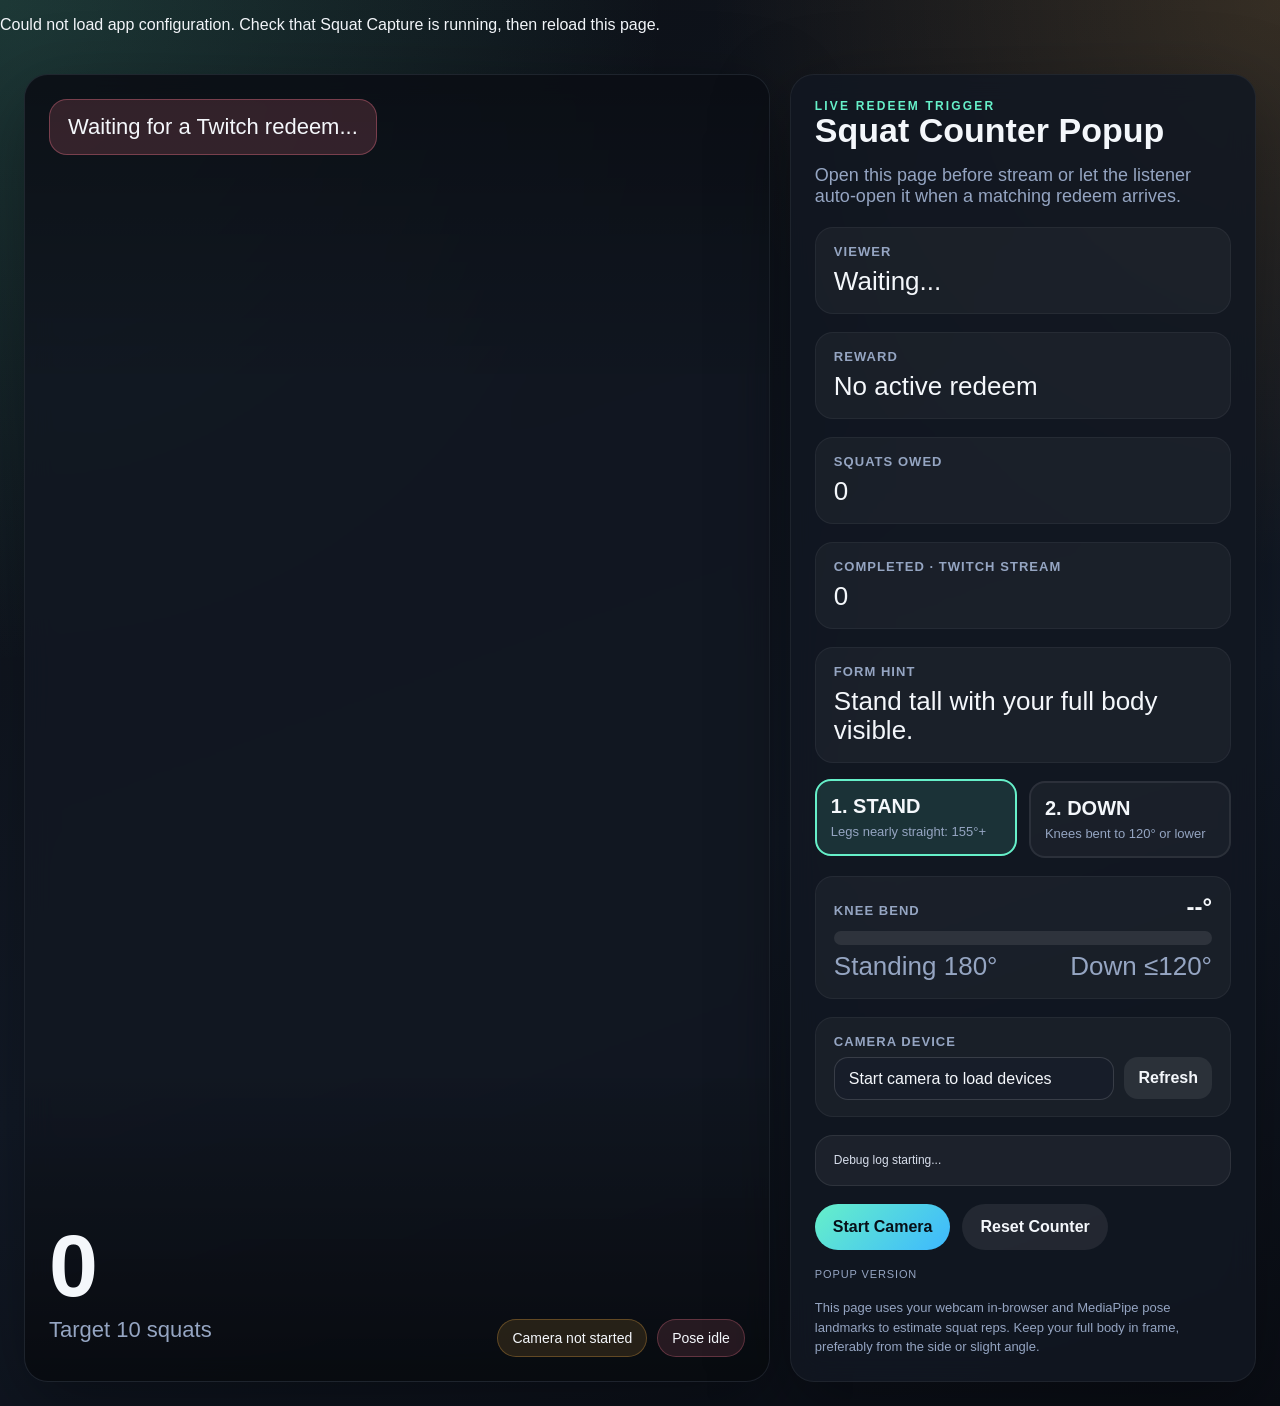
==== static/capture/index.html @ 1faa071d "Organize application package and modular web UI with docs and tests" ====
<!DOCTYPE html>
<html lang="en">
<head>
  <meta charset="utf-8">
  <meta name="viewport" content="width=device-width, initial-scale=1">
  <title>Twitch Squat Popup</title>
  <link rel="stylesheet" href="/static/capture/capture.css">
<link id="cameraOverlayStyle" rel="stylesheet" href="/static/capture/camera.css" media="not all">
</head>
<body>
  <div class="shell">
    <section class="stage">
      <video id="video" autoplay playsinline muted></video>
      <canvas id="overlayCanvas"></canvas>
      <div class="overlay">
        <div id="banner" class="banner">Waiting for a Twitch redeem...</div>
        <div class="meter">
          <div>
            <div id="count" class="count">0</div>
            <div id="target" class="target">Target 10 squats</div>
          </div>
          <div class="pill-row">
            <div id="cameraState" class="pill warn">Camera not started</div>
            <div id="poseState" class="pill bad">Pose idle</div>
          </div>
        </div>
      </div>
    </section>
    <aside class="panel">
      <div>
        <div class="eyebrow">Live Redeem Trigger</div>
        <h1 class="title">Squat Counter Popup</h1>
      </div>
      <div id="status" class="status">Open this page before stream or let the listener auto-open it when a matching redeem arrives.</div>
      <div class="card">
        <strong>Viewer</strong>
        <span id="viewer">Waiting...</span>
      </div>
      <div class="card">
        <strong>Reward</strong>
        <span id="reward">No active redeem</span>
      </div>
      <div class="card">
        <strong>Squats Owed</strong>
        <span id="owedCount">0</span>
      </div>
      <div class="card">
        <strong>Completed · Twitch stream</strong>
        <span id="completedCount">0</span>
      </div>
      <div class="card">
        <strong>Form Hint</strong>
        <span id="phase">Stand tall with your full body visible.</span>
      </div>
      <div class="form-guide" aria-label="Squat phase guide">
        <div id="standIndicator" class="form-step active">
          <strong>1. STAND</strong>
          <span>Legs nearly straight: 155°+</span>
        </div>
        <div id="downIndicator" class="form-step">
          <strong>2. DOWN</strong>
          <span>Knees bent to 120° or lower</span>
        </div>
      </div>
      <div class="card">
        <div class="angle-readout">
          <strong>Knee Bend</strong>
          <span id="angleValue">--°</span>
        </div>
        <div class="depth-track">
          <div id="depthFill" class="depth-fill"></div>
        </div>
        <div class="threshold-labels">
          <span>Standing 180°</span>
          <span>Down ≤120°</span>
        </div>
      </div>
      <div class="card">
        <strong>Camera Device</strong>
        <div class="camera-picker">
          <select id="cameraSelect" aria-label="Camera device">
            <option value="">Start camera to load devices</option>
          </select>
          <button id="refreshCamerasButton" class="secondary small-button">Refresh</button>
        </div>
      </div>
      <div id="errorBox" class="error-box"></div>
      <div id="debugBox" class="debug-box">Debug log starting...</div>
      <div class="button-row">
        <button id="startButton">Start Camera</button>
        <button id="resetButton" class="secondary">Reset Counter</button>
      </div>
      <div class="version">Popup version <span id="popupVersion"></span></div>
      <div class="tiny">
        This page uses your webcam in-browser and MediaPipe pose landmarks to estimate squat reps. Keep your full body in frame, preferably from the side or slight angle.
      </div>
    </aside>
  </div>
  <script type="module" src="/static/capture/capture.js"></script>
</body>
</html>
---- static/capture/capture.css ----
:root {
      --bg: #0d1016;
      --panel: rgba(18, 23, 34, 0.88);
      --accent: #66f0c9;
      --accent-2: #ffb347;
      --text: #f4f7fb;
      --muted: #95a5c2;
      --danger: #ff7a90;
    }
    * { box-sizing: border-box; }
    body {
      margin: 0;
      font-family: ui-rounded, "SF Pro Rounded", "Avenir Next", "Trebuchet MS", sans-serif;
      background:
        radial-gradient(circle at top left, rgba(102, 240, 201, 0.18), transparent 35%),
        radial-gradient(circle at top right, rgba(255, 179, 71, 0.16), transparent 30%),
        linear-gradient(160deg, #0d1016 0%, #121a27 60%, #0a0d14 100%);
      color: var(--text);
      min-height: 100vh;
      overflow: auto;
    }
    .shell {
      display: grid;
      grid-template-columns: 1.6fr 1fr;
      min-height: 100vh;
      gap: 20px;
      padding: 24px;
    }
    .stage, .panel {
      background: var(--panel);
      border: 1px solid rgba(255, 255, 255, 0.06);
      border-radius: 24px;
      box-shadow: 0 24px 80px rgba(0, 0, 0, 0.35);
      backdrop-filter: blur(14px);
    }
    .stage {
      position: relative;
      overflow: hidden;
      min-height: 70vh;
    }
    video, canvas {
      position: absolute;
      inset: 0;
      width: 100%;
      height: 100%;
      object-fit: cover;
      transform: scaleX(-1);
    }
    .overlay {
      position: absolute;
      inset: 0;
      display: flex;
      flex-direction: column;
      justify-content: space-between;
      pointer-events: none;
      padding: 24px;
      background: linear-gradient(to bottom, rgba(0, 0, 0, 0.36), transparent 24%, transparent 76%, rgba(0, 0, 0, 0.5));
    }
    .banner {
      align-self: flex-start;
      max-width: 70%;
      padding: 14px 18px;
      border-radius: 18px;
      background: rgba(255, 122, 144, 0.16);
      border: 1px solid rgba(255, 122, 144, 0.34);
      font-size: 22px;
      line-height: 1.2;
    }
    .banner.hidden { visibility: hidden; }
    .meter {
      display: flex;
      justify-content: space-between;
      align-items: end;
      gap: 12px;
    }
    .count {
      font-size: 88px;
      font-weight: 800;
      letter-spacing: -0.05em;
    }
    .target {
      color: var(--muted);
      font-size: 22px;
      margin-bottom: 14px;
    }
    .panel {
      padding: 24px;
      display: flex;
      flex-direction: column;
      gap: 18px;
      overflow: auto;
    }
    .eyebrow {
      color: var(--accent);
      text-transform: uppercase;
      font-size: 12px;
      letter-spacing: 0.18em;
      font-weight: 700;
    }
    .title {
      margin: 0;
      font-size: 34px;
      line-height: 1;
    }
    .status {
      font-size: 18px;
      color: var(--muted);
      min-height: 44px;
    }
    .card {
      border-radius: 18px;
      background: rgba(255, 255, 255, 0.04);
      border: 1px solid rgba(255, 255, 255, 0.05);
      padding: 16px 18px;
    }
    .card strong {
      display: block;
      font-size: 13px;
      color: var(--muted);
      text-transform: uppercase;
      letter-spacing: 0.08em;
      margin-bottom: 8px;
    }
    .card span {
      font-size: 26px;
      line-height: 1.15;
    }
    .form-guide {
      display: grid;
      grid-template-columns: 1fr 1fr;
      gap: 12px;
    }
    .form-step {
      border-radius: 16px;
      padding: 14px;
      background: rgba(255, 255, 255, 0.04);
      border: 2px solid rgba(255, 255, 255, 0.08);
      transition: border-color 120ms ease, background 120ms ease, transform 120ms ease;
    }
    .form-step.active {
      border-color: var(--accent);
      background: rgba(102, 240, 201, 0.13);
      transform: translateY(-2px);
    }
    .form-step strong {
      display: block;
      color: var(--text);
      font-size: 20px;
      margin-bottom: 4px;
    }
    .form-step span {
      color: var(--muted);
      font-size: 13px;
    }
    .angle-readout {
      display: flex;
      justify-content: space-between;
      align-items: baseline;
      gap: 12px;
      margin-bottom: 10px;
    }
    .angle-readout strong { margin: 0; }
    .angle-readout span {
      font-size: 24px;
      font-weight: 800;
    }
    .depth-track {
      height: 14px;
      overflow: hidden;
      border-radius: 999px;
      background: rgba(255, 255, 255, 0.09);
    }
    .depth-fill {
      width: 0%;
      height: 100%;
      border-radius: inherit;
      background: linear-gradient(90deg, var(--accent-2), var(--accent));
      transition: width 100ms linear;
    }
    .threshold-labels {
      display: flex;
      justify-content: space-between;
      margin-top: 7px;
      color: var(--muted);
      font-size: 11px;
    }
    .pill-row {
      display: flex;
      flex-wrap: wrap;
      gap: 10px;
    }
    .pill {
      padding: 10px 14px;
      border-radius: 999px;
      background: rgba(102, 240, 201, 0.12);
      border: 1px solid rgba(102, 240, 201, 0.28);
      color: var(--text);
      font-size: 14px;
    }
    .pill.warn {
      background: rgba(255, 179, 71, 0.12);
      border-color: rgba(255, 179, 71, 0.28);
    }
    .pill.bad {
      background: rgba(255, 122, 144, 0.12);
      border-color: rgba(255, 122, 144, 0.28);
    }
    .button-row {
      display: flex;
      gap: 12px;
      flex-wrap: wrap;
    }
    button {
      appearance: none;
      border: 0;
      border-radius: 999px;
      padding: 14px 18px;
      font-size: 16px;
      font-weight: 700;
      background: linear-gradient(135deg, var(--accent), #3db8ff);
      color: #071018;
      cursor: pointer;
    }
    button.secondary {
      background: rgba(255, 255, 255, 0.08);
      color: var(--text);
    }
    .camera-picker {
      display: flex;
      gap: 10px;
      align-items: center;
    }
    select {
      min-width: 0;
      flex: 1;
      appearance: none;
      border: 1px solid rgba(255, 255, 255, 0.14);
      border-radius: 14px;
      padding: 12px 14px;
      background: #171d29;
      color: var(--text);
      font: inherit;
    }
    select:disabled { opacity: 0.55; }
    .small-button {
      flex: 0 0 auto;
      padding: 12px 14px;
      border-radius: 14px;
    }
    .tiny {
      color: var(--muted);
      font-size: 13px;
      line-height: 1.5;
    }
    .version {
      color: var(--muted);
      font-size: 11px;
      letter-spacing: 0.08em;
      text-transform: uppercase;
    }
    .error-box {
      display: none;
      border-radius: 18px;
      padding: 16px 18px;
      background: rgba(255, 122, 144, 0.15);
      border: 1px solid rgba(255, 122, 144, 0.45);
      color: #ffd8df;
      font-size: 15px;
      line-height: 1.45;
      white-space: pre-wrap;
    }
    .error-box.visible {
      display: block;
    }
    .debug-box {
      border-radius: 18px;
      padding: 16px 18px;
      background: rgba(255, 255, 255, 0.05);
      border: 1px solid rgba(255, 255, 255, 0.08);
      color: #d7deeb;
      font-size: 12px;
      line-height: 1.45;
      max-height: 180px;
      overflow: auto;
      white-space: pre-wrap;
    }
    @media (max-width: 980px) {
      .shell { grid-template-columns: 1fr; }
      .count { font-size: 72px; }
      .banner { max-width: 100%; font-size: 18px; }
    }
---- static/capture/camera.css ----
html,body{margin:0!important;padding:0!important;background:#000!important;overflow:hidden!important}
.shell{display:block!important;width:100vw!important;max-width:none!important;height:100vh!important;margin:0!important;padding:0!important}
.stage{width:100vw!important;height:100vh!important;min-height:0!important;border:0!important;border-radius:0!important;box-shadow:none!important}
#video,#overlayCanvas{width:100%!important;height:100%!important;object-fit:contain!important}
.panel{display:none!important}.stage>.overlay{display:none!important}
body[data-camera-mode="capture"] .stage>.overlay{display:flex!important}
body[data-camera-mode="webcam"] #overlayCanvas{display:none!important}
#cameraTools{position:fixed;top:12px;left:12px;right:12px;z-index:20;padding:12px;background:#101827eb;border-radius:12px;color:white;font:14px system-ui;display:flex;gap:10px;align-items:center;flex-wrap:wrap}
#cameraTools select{max-width:260px}#cameraTools p{margin:0;width:100%}
body.clean #cameraTools{display:none}#cameraWarning{position:fixed;bottom:10px;left:12px;z-index:21;color:#ffb4b4;background:#17121bef;max-width:80%;white-space:pre-wrap;font:13px system-ui}
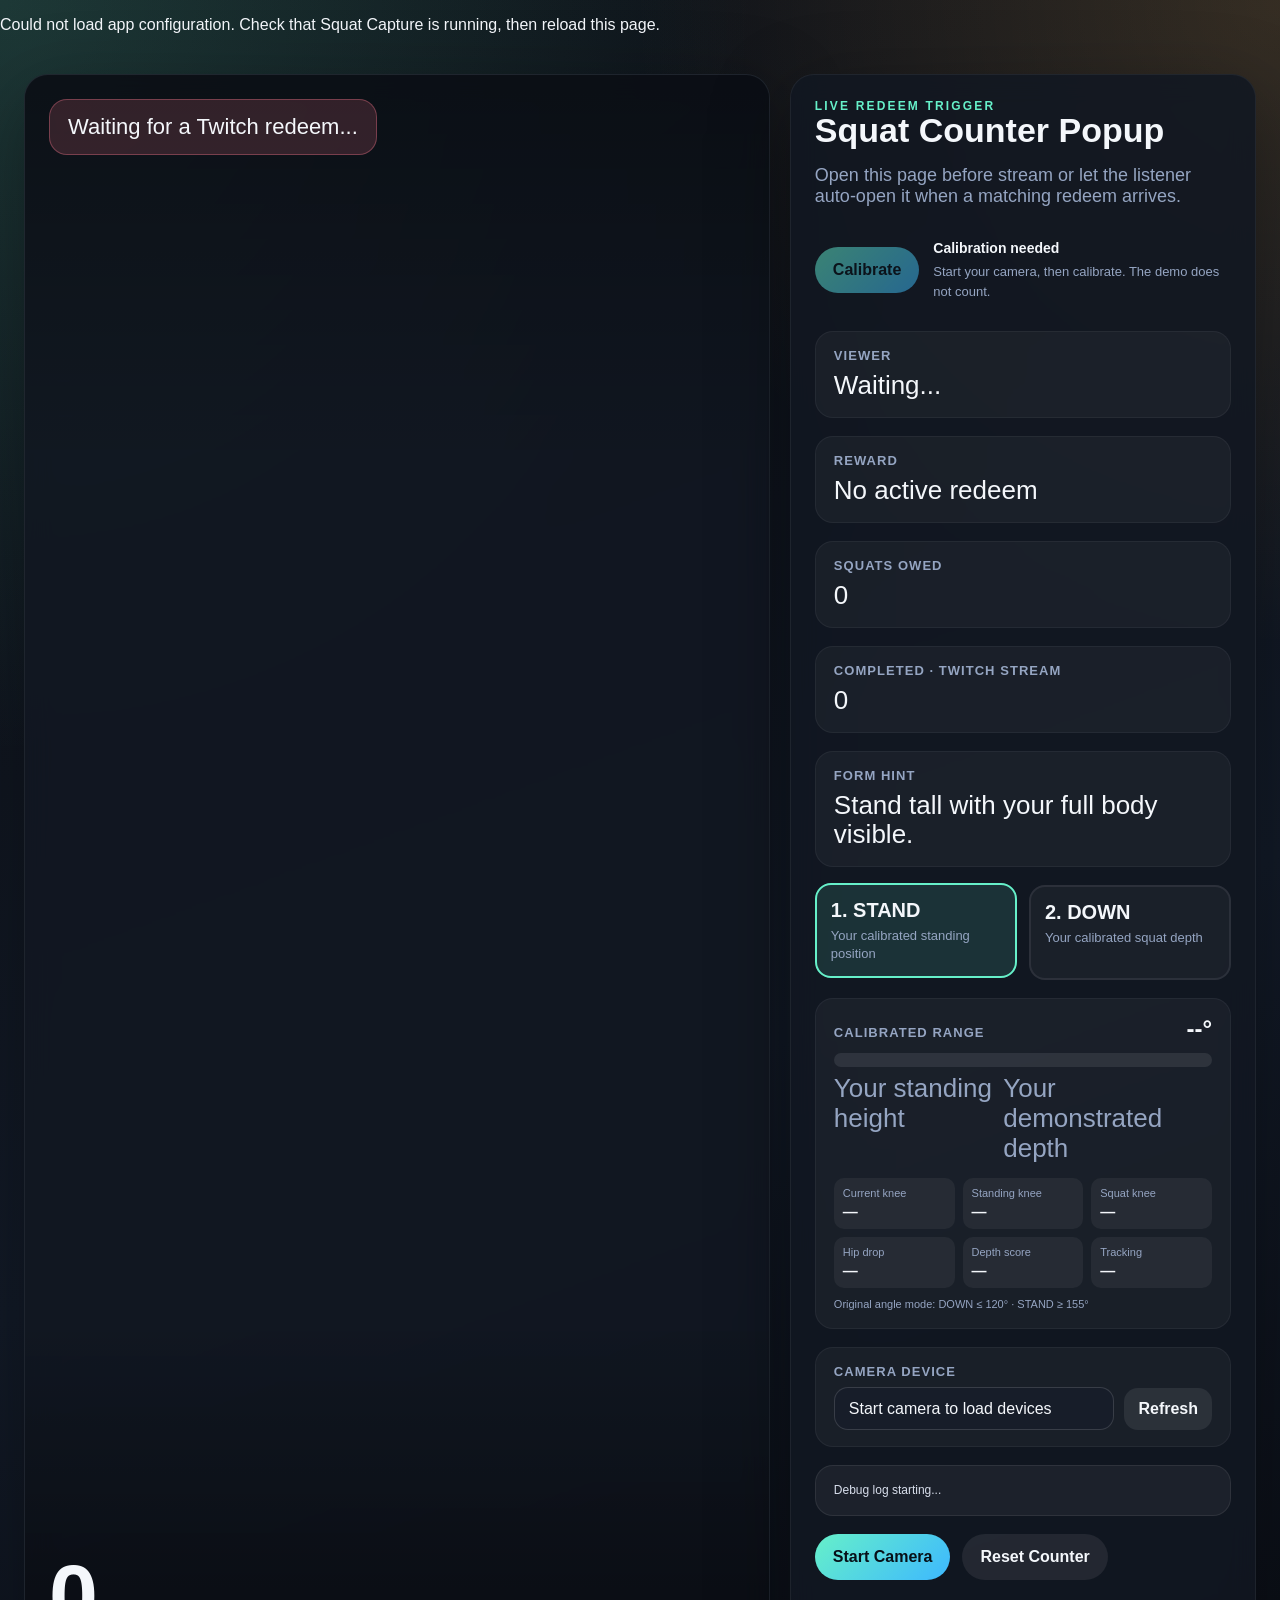
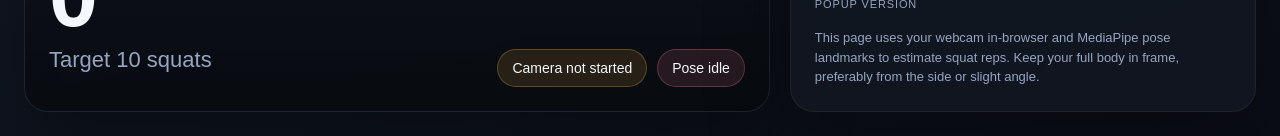
==== commit 95f198f1: "Restore angle-based squat guidance and refine capture flows" ====
--- a/static/capture/index.html
+++ b/static/capture/index.html
@@ -32,6 +32,11 @@
         <h1 class="title">Squat Counter Popup</h1>
       </div>
       <div id="status" class="status">Open this page before stream or let the listener auto-open it when a matching redeem arrives.</div>
+      <div id="calibrationControls" class="calibration-controls">
+        <button id="calibrateButton" type="button" disabled>Calibrate</button>
+        <button id="cancelCalibration" type="button" class="secondary" hidden>Cancel</button>
+        <div><strong id="calibrationLabel">Calibration needed</strong><p id="calibrationHint" role="status">Start your camera, then calibrate. The demo does not count.</p></div>
+      </div>
       <div class="card">
         <strong>Viewer</strong>
         <span id="viewer">Waiting...</span>
@@ -55,25 +60,34 @@
       <div class="form-guide" aria-label="Squat phase guide">
         <div id="standIndicator" class="form-step active">
           <strong>1. STAND</strong>
-          <span>Legs nearly straight: 155°+</span>
+          <span>Your calibrated standing position</span>
         </div>
         <div id="downIndicator" class="form-step">
           <strong>2. DOWN</strong>
-          <span>Knees bent to 120° or lower</span>
+          <span>Your calibrated squat depth</span>
         </div>
       </div>
-      <div class="card">
+      <div id="detectionDetailsCard" class="card detection-details">
         <div class="angle-readout">
-          <strong>Knee Bend</strong>
+          <strong>Calibrated range</strong>
           <span id="angleValue">--°</span>
         </div>
         <div class="depth-track">
           <div id="depthFill" class="depth-fill"></div>
         </div>
         <div class="threshold-labels">
-          <span>Standing 180°</span>
-          <span>Down ≤120°</span>
+          <span>Your standing height</span>
+          <span>Your demonstrated depth</span>
         </div>
+        <dl class="pose-metrics" aria-label="Live squat detection details">
+          <div><dt>Current knee</dt><dd id="metricCurrentAngle">—</dd></div>
+          <div><dt>Standing knee</dt><dd id="metricStandingAngle">—</dd></div>
+          <div><dt>Squat knee</dt><dd id="metricSquatAngle">—</dd></div>
+          <div><dt>Hip drop</dt><dd id="metricHipDrop">—</dd></div>
+          <div><dt>Depth score</dt><dd id="metricDepthScore">—</dd></div>
+          <div><dt>Tracking</dt><dd id="metricTracking">—</dd></div>
+        </dl>
+        <p class="metric-note">Original angle mode: DOWN ≤ 120° · STAND ≥ 155°</p>
       </div>
       <div class="card">
         <strong>Camera Device</strong>
--- a/static/capture/capture.css
+++ b/static/capture/capture.css
@@ -184,6 +184,16 @@
       color: var(--muted);
       font-size: 11px;
     }
+    .pose-metrics {
+      display: grid;
+      grid-template-columns: repeat(3, minmax(0, 1fr));
+      gap: 8px;
+      margin: 14px 0 0;
+    }
+    .pose-metrics div { padding: 9px; border-radius: 10px; background: rgba(255,255,255,.055); }
+    .pose-metrics dt { color: var(--muted); font-size: 11px; }
+    .pose-metrics dd { margin: 4px 0 0; font-size: 15px; font-weight: 750; }
+    .metric-note { margin: 9px 0 0; color: var(--muted); font-size: 11px; line-height: 1.4; }
     .pill-row {
       display: flex;
       flex-wrap: wrap;
@@ -225,6 +235,13 @@
       background: rgba(255, 255, 255, 0.08);
       color: var(--text);
     }
+    button:disabled { opacity: .5; cursor: not-allowed; }
+    button:focus-visible { outline: 2px solid var(--accent); outline-offset: 3px; }
+    .calibration-controls { display:flex; align-items:center; gap:14px; padding:12px 0; }
+    .calibration-controls>div { min-width:0; }
+    .calibration-controls strong { font-size:14px; }
+    .calibration-controls p { margin:5px 0 0; font-size:13px; line-height:1.5; color:var(--muted); }
+    .calibration-controls button { flex:0 0 auto; }
     .camera-picker {
       display: flex;
       gap: 10px;
--- a/static/capture/camera.css
+++ b/static/capture/camera.css
@@ -5,6 +5,14 @@
 .panel{display:none!important}.stage>.overlay{display:none!important}
 body[data-camera-mode="capture"] .stage>.overlay{display:flex!important}
 body[data-camera-mode="webcam"] #overlayCanvas{display:none!important}
+body[data-calibrating="true"] #overlayCanvas{display:block!important}
 #cameraTools{position:fixed;top:12px;left:12px;right:12px;z-index:20;padding:12px;background:#101827eb;border-radius:12px;color:white;font:14px system-ui;display:flex;gap:10px;align-items:center;flex-wrap:wrap}
 #cameraTools select{max-width:260px}#cameraTools p{margin:0;width:100%}
 body.clean #cameraTools{display:none}#cameraWarning{position:fixed;bottom:10px;left:12px;z-index:21;color:#ffb4b4;background:#17121bef;max-width:80%;white-space:pre-wrap;font:13px system-ui}
+#cameraTools .calibration-controls{width:100%;border-top:1px solid #ffffff1a;padding:10px 0 0}
+#cameraTools .calibration-controls p{margin-top:4px}
+#cameraTools .detection-details{width:100%;box-sizing:border-box;margin:0;padding:10px 0 0;border:0;border-top:1px solid #ffffff1a;border-radius:0;background:transparent}
+#cameraTools .detection-details .angle-readout{margin-bottom:8px}
+#cameraTools .detection-details .pose-metrics{grid-template-columns:repeat(6,minmax(0,1fr));margin-top:10px}
+@media(max-width:480px){#cameraTools{gap:8px}#cameraTools select{max-width:100%}.calibration-controls{align-items:flex-start;flex-wrap:wrap}}
+@media(max-width:800px){#cameraTools .detection-details .pose-metrics{grid-template-columns:repeat(3,minmax(0,1fr))}}
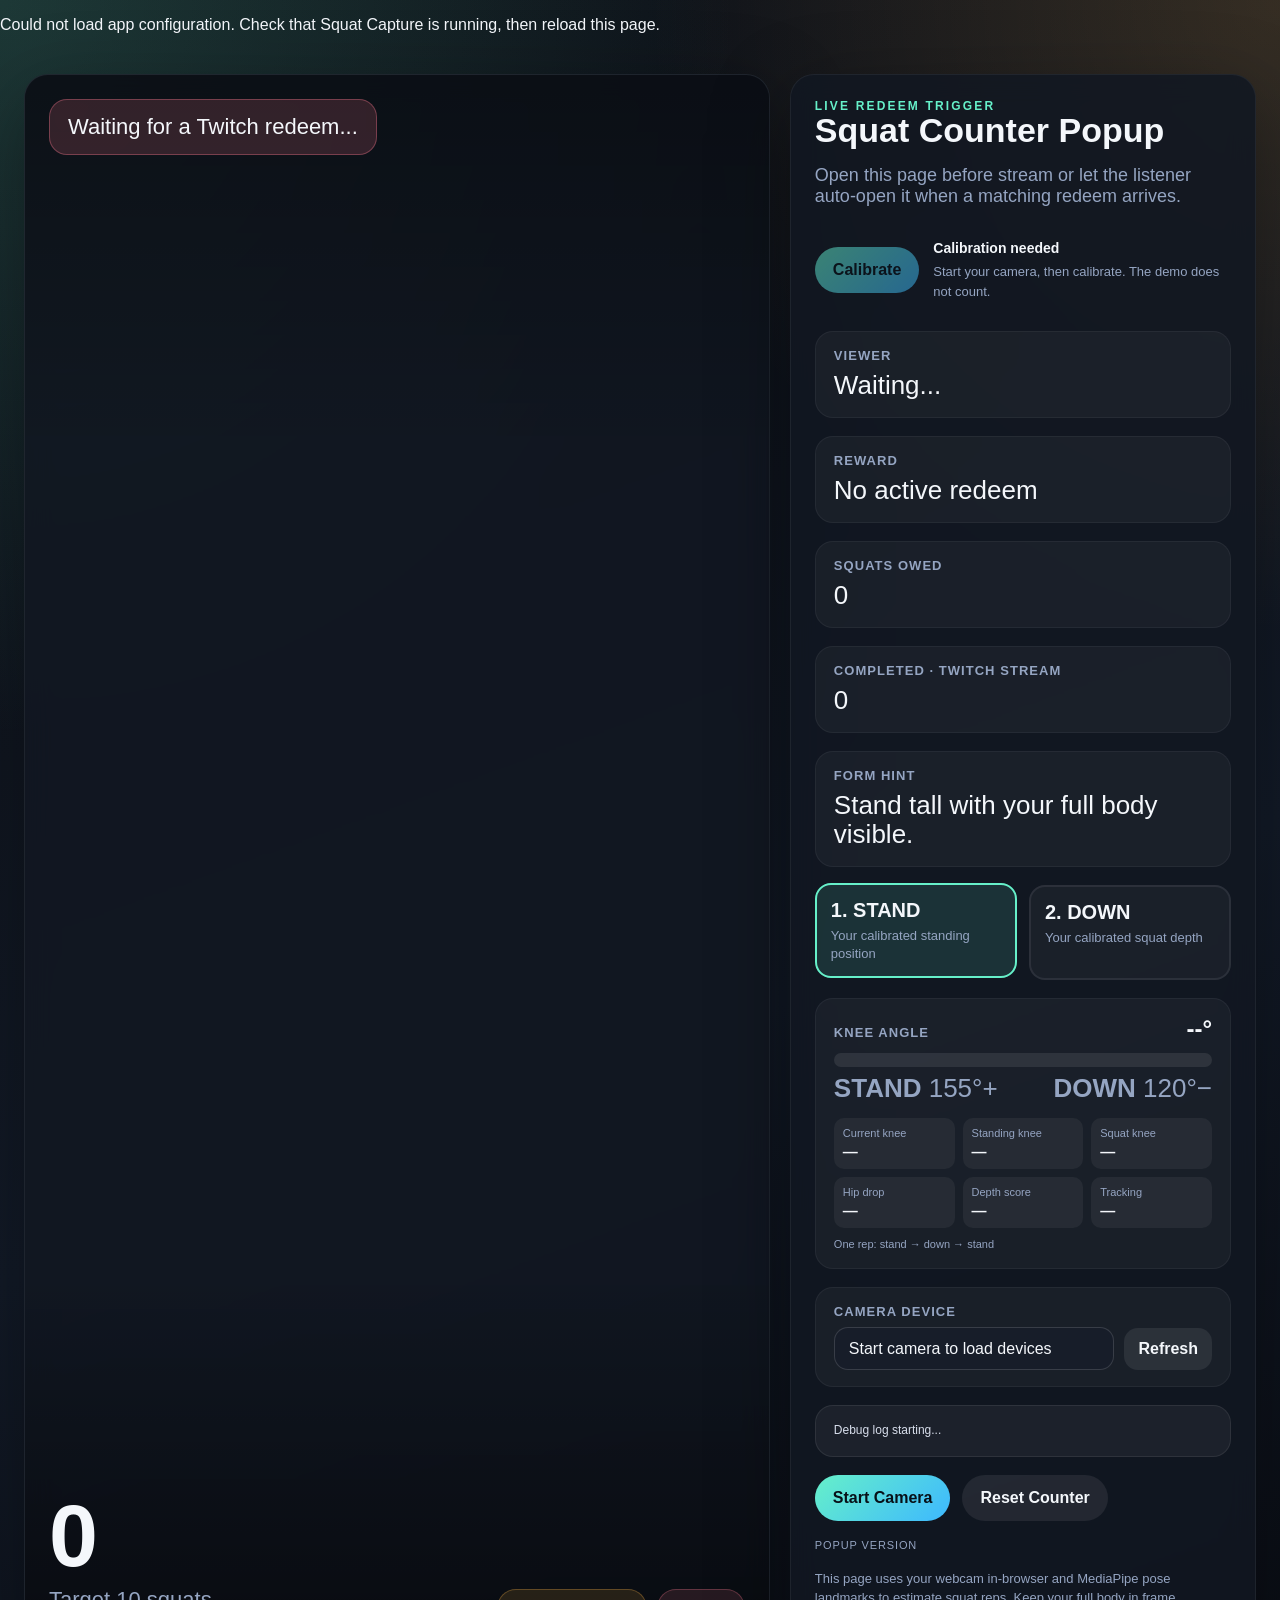
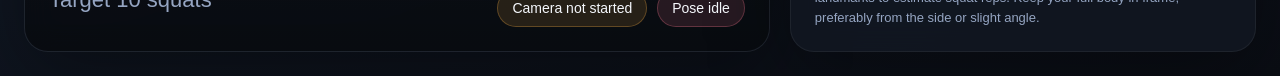
==== commit 84edd6f2: "Polish collapsible camera sidebar" ====
--- a/static/capture/index.html
+++ b/static/capture/index.html
@@ -69,15 +69,15 @@
       </div>
       <div id="detectionDetailsCard" class="card detection-details">
         <div class="angle-readout">
-          <strong>Calibrated range</strong>
+          <strong>Knee angle</strong>
           <span id="angleValue">--°</span>
         </div>
         <div class="depth-track">
           <div id="depthFill" class="depth-fill"></div>
         </div>
         <div class="threshold-labels">
-          <span>Your standing height</span>
-          <span>Your demonstrated depth</span>
+          <span><b>STAND</b> 155°+</span>
+          <span><b>DOWN</b> 120°−</span>
         </div>
         <dl class="pose-metrics" aria-label="Live squat detection details">
           <div><dt>Current knee</dt><dd id="metricCurrentAngle">—</dd></div>
@@ -87,7 +87,7 @@
           <div><dt>Depth score</dt><dd id="metricDepthScore">—</dd></div>
           <div><dt>Tracking</dt><dd id="metricTracking">—</dd></div>
         </dl>
-        <p class="metric-note">Original angle mode: DOWN ≤ 120° · STAND ≥ 155°</p>
+        <p class="metric-note">One rep: stand → down → stand</p>
       </div>
       <div class="card">
         <strong>Camera Device</strong>
--- a/static/capture/camera.css
+++ b/static/capture/camera.css
@@ -6,13 +6,26 @@
 body[data-camera-mode="capture"] .stage>.overlay{display:flex!important}
 body[data-camera-mode="webcam"] #overlayCanvas{display:none!important}
 body[data-calibrating="true"] #overlayCanvas{display:block!important}
-#cameraTools{position:fixed;top:12px;left:12px;right:12px;z-index:20;padding:12px;background:#101827eb;border-radius:12px;color:white;font:14px system-ui;display:flex;gap:10px;align-items:center;flex-wrap:wrap}
-#cameraTools select{max-width:260px}#cameraTools p{margin:0;width:100%}
-body.clean #cameraTools{display:none}#cameraWarning{position:fixed;bottom:10px;left:12px;z-index:21;color:#ffb4b4;background:#17121bef;max-width:80%;white-space:pre-wrap;font:13px system-ui}
-#cameraTools .calibration-controls{width:100%;border-top:1px solid #ffffff1a;padding:10px 0 0}
+#cameraTools{--side-bg:rgba(11,17,29,.94);--side-line:rgba(148,163,184,.15);--side-soft:rgba(148,163,184,.075);position:fixed;inset:14px auto 14px 14px;z-index:20;width:min(372px,calc(100vw - 28px));box-sizing:border-box;padding:0;background:linear-gradient(165deg,rgba(18,27,44,.97),var(--side-bg));border:1px solid var(--side-line);border-radius:20px;color:#f8fafc;font:14px Inter,ui-sans-serif,system-ui,-apple-system,"Segoe UI",sans-serif;display:flex;gap:0;align-items:stretch;flex-direction:column;overflow:auto;box-shadow:0 28px 80px rgba(0,0,0,.48),inset 0 1px 0 rgba(255,255,255,.035);backdrop-filter:blur(18px);scrollbar-width:thin;scrollbar-color:#334155 transparent}
+#cameraTools select{width:100%;max-width:none;min-height:44px;padding:0 13px;border-color:var(--side-line);border-radius:10px;background:#0b1220;color:#e5e7eb;font-size:13px}#cameraTools p{margin:0;width:100%;line-height:1.45}
+.sidebar-header{position:sticky;top:0;z-index:2;display:flex;align-items:center;justify-content:space-between;padding:16px 16px 14px;background:rgba(15,23,38,.96);border-bottom:1px solid var(--side-line);backdrop-filter:blur(18px)}
+.sidebar-brand{display:flex;align-items:center;min-width:0;padding-left:1px}.sidebar-brand strong,.sidebar-brand span{display:block}.sidebar-brand strong{font-size:15px;font-weight:720;letter-spacing:-.01em}.sidebar-brand .brand-status{position:relative;margin-top:5px;padding-left:13px;color:#8fa1bd;font-size:10px;font-weight:600;letter-spacing:.08em;text-transform:uppercase}.sidebar-brand .brand-status::before{content:"";position:absolute;left:0;top:50%;width:6px;height:6px;border-radius:50%;background:#5eead4;box-shadow:0 0 9px rgba(94,234,212,.75);transform:translateY(-50%)}
+.sidebar-close{display:grid;place-items:center;width:34px;height:34px;padding:0;border:1px solid var(--side-line);border-radius:10px;background:var(--side-soft);color:#b7c3d6;font-size:22px;font-weight:400;line-height:1}.sidebar-close:hover{background:rgba(148,163,184,.14);color:#fff}
+.sidebar-help{padding:13px 16px;color:#8fa1bd;font-size:11px;border-bottom:1px solid var(--side-line)}
+.tool-section{display:flex;flex-direction:column;gap:10px;padding:16px;border-bottom:1px solid var(--side-line)}
+.section-heading{color:#8fa1bd;font-size:10px;font-weight:800;letter-spacing:.14em;text-transform:uppercase}
+.camera-actions{display:grid;grid-template-columns:1fr auto;gap:8px}.camera-actions button{min-height:42px;border-radius:10px;padding:0 14px;font-size:13px}.camera-actions .camera-primary{background:linear-gradient(135deg,#5eead4,#38bdf8);box-shadow:0 8px 24px rgba(56,189,248,.14)}.camera-actions .icon-action{background:var(--side-soft);border:1px solid var(--side-line);color:#d6deeb}
+#cameraPanelToggle{display:none;position:fixed;top:16px;left:16px;z-index:22;padding:11px 15px;border:1px solid rgba(148,163,184,.22);border-radius:12px;background:rgba(15,23,38,.92);color:#f8fafc;font:700 12px Inter,ui-sans-serif,system-ui;box-shadow:0 12px 36px #0009;backdrop-filter:blur(14px);cursor:pointer}
+body.clean #cameraTools{display:none}body.clean #cameraPanelToggle{display:block}
+#cameraWarning{position:fixed;bottom:10px;left:12px;z-index:21;color:#ffb4b4;background:#17121bef;max-width:80%;white-space:pre-wrap;font:13px system-ui}
+#cameraTools .calibration-controls{width:100%;padding:14px 16px;border-bottom:1px solid var(--side-line)}
+#cameraTools .calibration-controls[hidden]{display:none}
 #cameraTools .calibration-controls p{margin-top:4px}
-#cameraTools .detection-details{width:100%;box-sizing:border-box;margin:0;padding:10px 0 0;border:0;border-top:1px solid #ffffff1a;border-radius:0;background:transparent}
-#cameraTools .detection-details .angle-readout{margin-bottom:8px}
-#cameraTools .detection-details .pose-metrics{grid-template-columns:repeat(6,minmax(0,1fr));margin-top:10px}
-@media(max-width:480px){#cameraTools{gap:8px}#cameraTools select{max-width:100%}.calibration-controls{align-items:flex-start;flex-wrap:wrap}}
-@media(max-width:800px){#cameraTools .detection-details .pose-metrics{grid-template-columns:repeat(3,minmax(0,1fr))}}
+#cameraTools .detection-details{width:100%;box-sizing:border-box;margin:0;padding:17px 16px;border:0;border-bottom:1px solid var(--side-line);border-radius:0;background:transparent}
+#cameraTools .detection-details .angle-readout{align-items:center;margin-bottom:12px}#cameraTools .detection-details .angle-readout strong{color:#8fa1bd;font-size:10px;letter-spacing:.14em}#cameraTools .detection-details .angle-readout span{font-size:34px;letter-spacing:-.04em;font-variant-numeric:tabular-nums}
+#cameraTools .detection-details .depth-track{height:8px;background:#070c15;box-shadow:inset 0 1px 3px #0008}#cameraTools .detection-details .depth-fill{background:linear-gradient(90deg,#fbbf24,#5eead4);box-shadow:0 0 16px rgba(94,234,212,.3)}
+#cameraTools .detection-details .threshold-labels{margin-top:9px;color:#74849d;font-size:10px;letter-spacing:.03em;text-transform:uppercase}#cameraTools .detection-details .threshold-labels span{font-size:10px;line-height:1.2}#cameraTools .detection-details .threshold-labels b{color:#a9b7cb;font-size:9px;letter-spacing:.09em}
+#cameraTools .detection-details .pose-metrics{grid-template-columns:repeat(2,minmax(0,1fr));gap:8px;margin-top:14px}#cameraTools .pose-metrics div{padding:10px 11px;border:1px solid rgba(148,163,184,.09);border-radius:11px;background:var(--side-soft)}#cameraTools .pose-metrics dt{color:#7f8fa8;font-size:10px}#cameraTools .pose-metrics dd{color:#f8fafc;font-size:15px;font-variant-numeric:tabular-nums}
+#cameraTools .metric-note{margin-top:11px;padding:9px 10px;border-radius:9px;background:rgba(56,189,248,.07);color:#8eb8d2;font-size:10px;text-align:center}
+#cameraTools .sync-state{margin:12px 16px 16px;padding:9px 11px;width:auto;border:1px solid rgba(94,234,212,.16);border-radius:10px;background:rgba(94,234,212,.055);color:#9ce7da;font-size:11px}.sync-state::before{content:"";display:inline-block;width:6px;height:6px;margin-right:7px;border-radius:50%;background:#5eead4;box-shadow:0 0 8px rgba(94,234,212,.7);vertical-align:1px}
+@media(max-width:480px){#cameraTools{inset:8px auto 8px 8px;width:min(328px,calc(100vw - 16px));border-radius:16px}.sidebar-header{padding:13px}.tool-section,#cameraTools .detection-details{padding:14px}.calibration-controls{align-items:flex-start;flex-wrap:wrap}#cameraPanelToggle{top:10px;left:10px}}
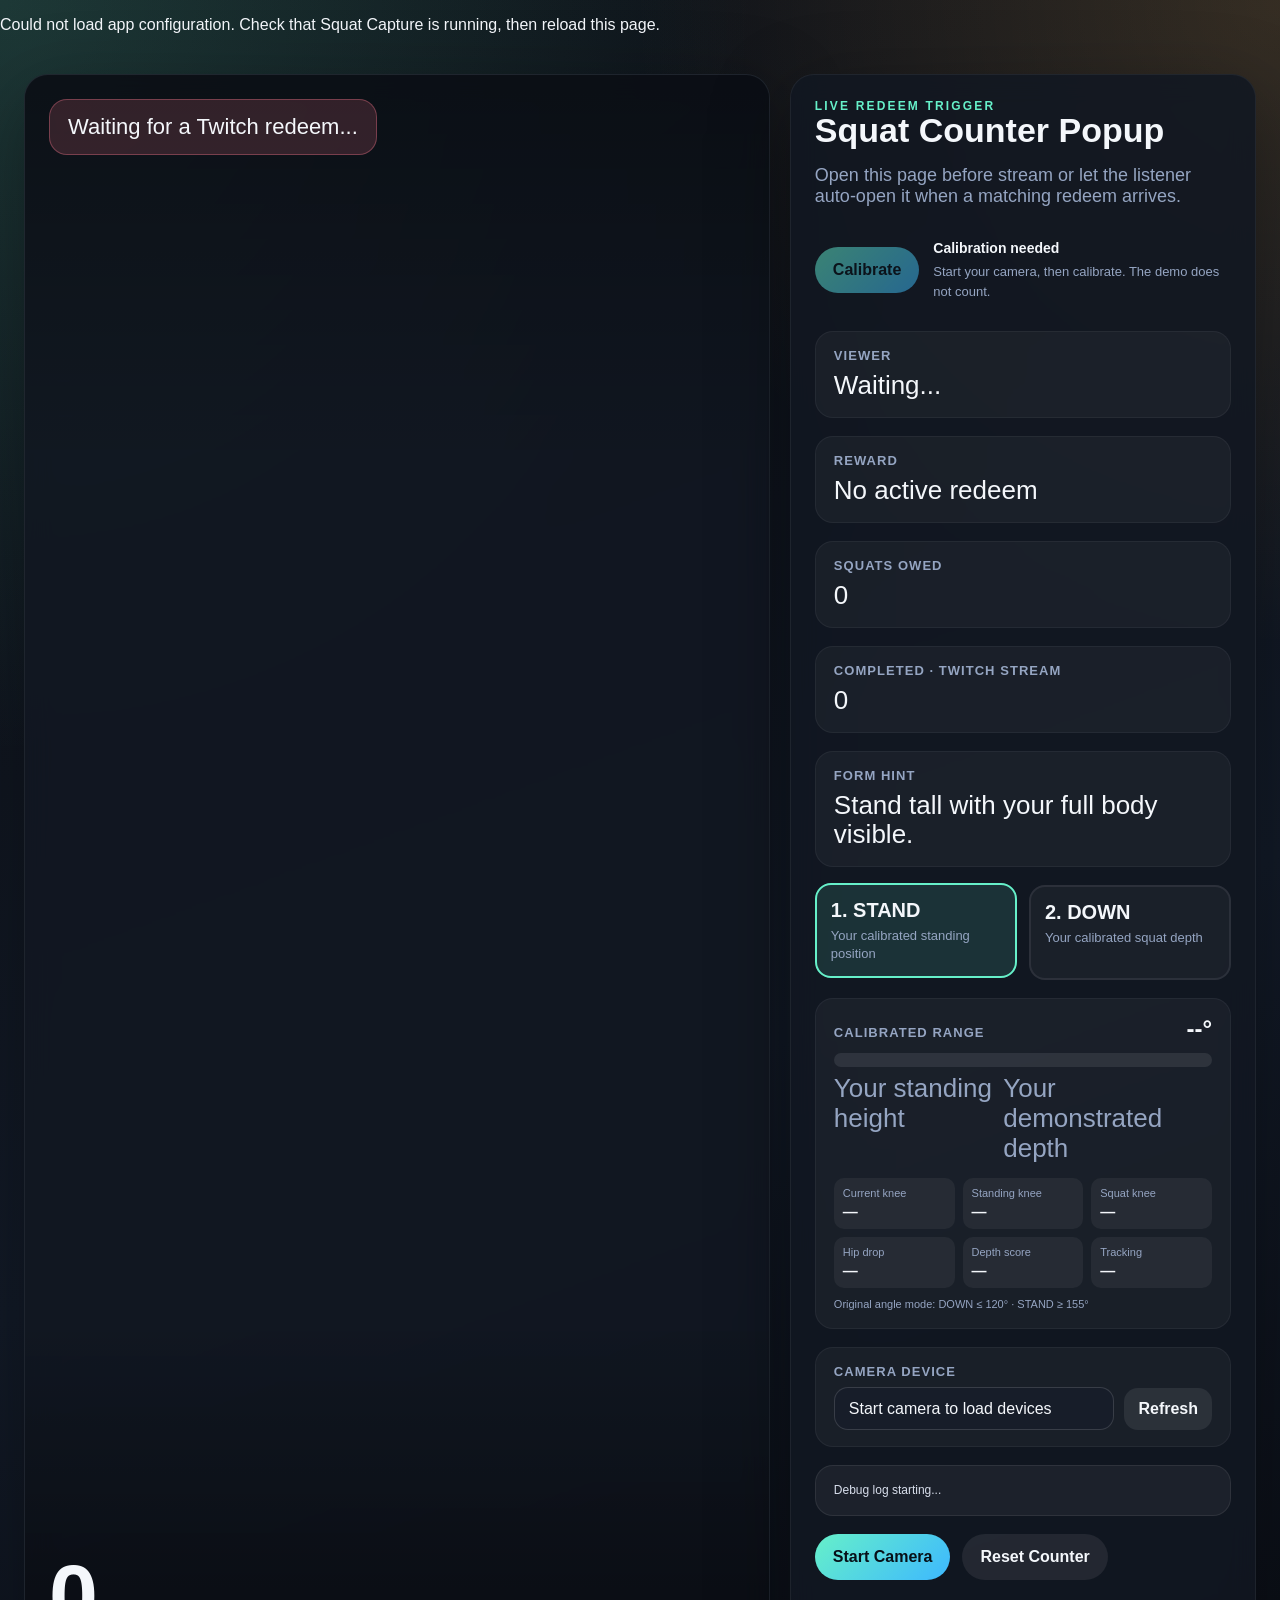
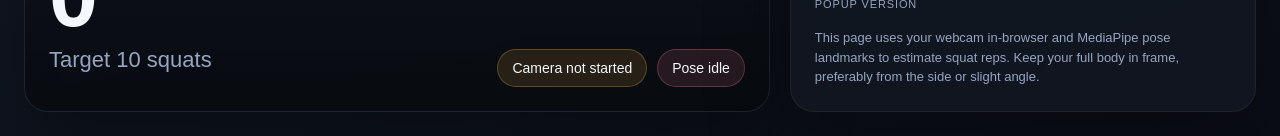
==== commit 87b4fe2d: "Revert "Polish collapsible camera sidebar" This reverts commit 84edd6f25af4856edf716705086281df666f1" ====
--- a/static/capture/index.html
+++ b/static/capture/index.html
@@ -69,15 +69,15 @@
       </div>
       <div id="detectionDetailsCard" class="card detection-details">
         <div class="angle-readout">
-          <strong>Knee angle</strong>
+          <strong>Calibrated range</strong>
           <span id="angleValue">--°</span>
         </div>
         <div class="depth-track">
           <div id="depthFill" class="depth-fill"></div>
         </div>
         <div class="threshold-labels">
-          <span><b>STAND</b> 155°+</span>
-          <span><b>DOWN</b> 120°−</span>
+          <span>Your standing height</span>
+          <span>Your demonstrated depth</span>
         </div>
         <dl class="pose-metrics" aria-label="Live squat detection details">
           <div><dt>Current knee</dt><dd id="metricCurrentAngle">—</dd></div>
@@ -87,7 +87,7 @@
           <div><dt>Depth score</dt><dd id="metricDepthScore">—</dd></div>
           <div><dt>Tracking</dt><dd id="metricTracking">—</dd></div>
         </dl>
-        <p class="metric-note">One rep: stand → down → stand</p>
+        <p class="metric-note">Original angle mode: DOWN ≤ 120° · STAND ≥ 155°</p>
       </div>
       <div class="card">
         <strong>Camera Device</strong>
--- a/static/capture/camera.css
+++ b/static/capture/camera.css
@@ -6,26 +6,13 @@
 body[data-camera-mode="capture"] .stage>.overlay{display:flex!important}
 body[data-camera-mode="webcam"] #overlayCanvas{display:none!important}
 body[data-calibrating="true"] #overlayCanvas{display:block!important}
-#cameraTools{--side-bg:rgba(11,17,29,.94);--side-line:rgba(148,163,184,.15);--side-soft:rgba(148,163,184,.075);position:fixed;inset:14px auto 14px 14px;z-index:20;width:min(372px,calc(100vw - 28px));box-sizing:border-box;padding:0;background:linear-gradient(165deg,rgba(18,27,44,.97),var(--side-bg));border:1px solid var(--side-line);border-radius:20px;color:#f8fafc;font:14px Inter,ui-sans-serif,system-ui,-apple-system,"Segoe UI",sans-serif;display:flex;gap:0;align-items:stretch;flex-direction:column;overflow:auto;box-shadow:0 28px 80px rgba(0,0,0,.48),inset 0 1px 0 rgba(255,255,255,.035);backdrop-filter:blur(18px);scrollbar-width:thin;scrollbar-color:#334155 transparent}
-#cameraTools select{width:100%;max-width:none;min-height:44px;padding:0 13px;border-color:var(--side-line);border-radius:10px;background:#0b1220;color:#e5e7eb;font-size:13px}#cameraTools p{margin:0;width:100%;line-height:1.45}
-.sidebar-header{position:sticky;top:0;z-index:2;display:flex;align-items:center;justify-content:space-between;padding:16px 16px 14px;background:rgba(15,23,38,.96);border-bottom:1px solid var(--side-line);backdrop-filter:blur(18px)}
-.sidebar-brand{display:flex;align-items:center;min-width:0;padding-left:1px}.sidebar-brand strong,.sidebar-brand span{display:block}.sidebar-brand strong{font-size:15px;font-weight:720;letter-spacing:-.01em}.sidebar-brand .brand-status{position:relative;margin-top:5px;padding-left:13px;color:#8fa1bd;font-size:10px;font-weight:600;letter-spacing:.08em;text-transform:uppercase}.sidebar-brand .brand-status::before{content:"";position:absolute;left:0;top:50%;width:6px;height:6px;border-radius:50%;background:#5eead4;box-shadow:0 0 9px rgba(94,234,212,.75);transform:translateY(-50%)}
-.sidebar-close{display:grid;place-items:center;width:34px;height:34px;padding:0;border:1px solid var(--side-line);border-radius:10px;background:var(--side-soft);color:#b7c3d6;font-size:22px;font-weight:400;line-height:1}.sidebar-close:hover{background:rgba(148,163,184,.14);color:#fff}
-.sidebar-help{padding:13px 16px;color:#8fa1bd;font-size:11px;border-bottom:1px solid var(--side-line)}
-.tool-section{display:flex;flex-direction:column;gap:10px;padding:16px;border-bottom:1px solid var(--side-line)}
-.section-heading{color:#8fa1bd;font-size:10px;font-weight:800;letter-spacing:.14em;text-transform:uppercase}
-.camera-actions{display:grid;grid-template-columns:1fr auto;gap:8px}.camera-actions button{min-height:42px;border-radius:10px;padding:0 14px;font-size:13px}.camera-actions .camera-primary{background:linear-gradient(135deg,#5eead4,#38bdf8);box-shadow:0 8px 24px rgba(56,189,248,.14)}.camera-actions .icon-action{background:var(--side-soft);border:1px solid var(--side-line);color:#d6deeb}
-#cameraPanelToggle{display:none;position:fixed;top:16px;left:16px;z-index:22;padding:11px 15px;border:1px solid rgba(148,163,184,.22);border-radius:12px;background:rgba(15,23,38,.92);color:#f8fafc;font:700 12px Inter,ui-sans-serif,system-ui;box-shadow:0 12px 36px #0009;backdrop-filter:blur(14px);cursor:pointer}
-body.clean #cameraTools{display:none}body.clean #cameraPanelToggle{display:block}
-#cameraWarning{position:fixed;bottom:10px;left:12px;z-index:21;color:#ffb4b4;background:#17121bef;max-width:80%;white-space:pre-wrap;font:13px system-ui}
-#cameraTools .calibration-controls{width:100%;padding:14px 16px;border-bottom:1px solid var(--side-line)}
-#cameraTools .calibration-controls[hidden]{display:none}
+#cameraTools{position:fixed;top:12px;left:12px;right:12px;z-index:20;padding:12px;background:#101827eb;border-radius:12px;color:white;font:14px system-ui;display:flex;gap:10px;align-items:center;flex-wrap:wrap}
+#cameraTools select{max-width:260px}#cameraTools p{margin:0;width:100%}
+body.clean #cameraTools{display:none}#cameraWarning{position:fixed;bottom:10px;left:12px;z-index:21;color:#ffb4b4;background:#17121bef;max-width:80%;white-space:pre-wrap;font:13px system-ui}
+#cameraTools .calibration-controls{width:100%;border-top:1px solid #ffffff1a;padding:10px 0 0}
 #cameraTools .calibration-controls p{margin-top:4px}
-#cameraTools .detection-details{width:100%;box-sizing:border-box;margin:0;padding:17px 16px;border:0;border-bottom:1px solid var(--side-line);border-radius:0;background:transparent}
-#cameraTools .detection-details .angle-readout{align-items:center;margin-bottom:12px}#cameraTools .detection-details .angle-readout strong{color:#8fa1bd;font-size:10px;letter-spacing:.14em}#cameraTools .detection-details .angle-readout span{font-size:34px;letter-spacing:-.04em;font-variant-numeric:tabular-nums}
-#cameraTools .detection-details .depth-track{height:8px;background:#070c15;box-shadow:inset 0 1px 3px #0008}#cameraTools .detection-details .depth-fill{background:linear-gradient(90deg,#fbbf24,#5eead4);box-shadow:0 0 16px rgba(94,234,212,.3)}
-#cameraTools .detection-details .threshold-labels{margin-top:9px;color:#74849d;font-size:10px;letter-spacing:.03em;text-transform:uppercase}#cameraTools .detection-details .threshold-labels span{font-size:10px;line-height:1.2}#cameraTools .detection-details .threshold-labels b{color:#a9b7cb;font-size:9px;letter-spacing:.09em}
-#cameraTools .detection-details .pose-metrics{grid-template-columns:repeat(2,minmax(0,1fr));gap:8px;margin-top:14px}#cameraTools .pose-metrics div{padding:10px 11px;border:1px solid rgba(148,163,184,.09);border-radius:11px;background:var(--side-soft)}#cameraTools .pose-metrics dt{color:#7f8fa8;font-size:10px}#cameraTools .pose-metrics dd{color:#f8fafc;font-size:15px;font-variant-numeric:tabular-nums}
-#cameraTools .metric-note{margin-top:11px;padding:9px 10px;border-radius:9px;background:rgba(56,189,248,.07);color:#8eb8d2;font-size:10px;text-align:center}
-#cameraTools .sync-state{margin:12px 16px 16px;padding:9px 11px;width:auto;border:1px solid rgba(94,234,212,.16);border-radius:10px;background:rgba(94,234,212,.055);color:#9ce7da;font-size:11px}.sync-state::before{content:"";display:inline-block;width:6px;height:6px;margin-right:7px;border-radius:50%;background:#5eead4;box-shadow:0 0 8px rgba(94,234,212,.7);vertical-align:1px}
-@media(max-width:480px){#cameraTools{inset:8px auto 8px 8px;width:min(328px,calc(100vw - 16px));border-radius:16px}.sidebar-header{padding:13px}.tool-section,#cameraTools .detection-details{padding:14px}.calibration-controls{align-items:flex-start;flex-wrap:wrap}#cameraPanelToggle{top:10px;left:10px}}
+#cameraTools .detection-details{width:100%;box-sizing:border-box;margin:0;padding:10px 0 0;border:0;border-top:1px solid #ffffff1a;border-radius:0;background:transparent}
+#cameraTools .detection-details .angle-readout{margin-bottom:8px}
+#cameraTools .detection-details .pose-metrics{grid-template-columns:repeat(6,minmax(0,1fr));margin-top:10px}
+@media(max-width:480px){#cameraTools{gap:8px}#cameraTools select{max-width:100%}.calibration-controls{align-items:flex-start;flex-wrap:wrap}}
+@media(max-width:800px){#cameraTools .detection-details .pose-metrics{grid-template-columns:repeat(3,minmax(0,1fr))}}
